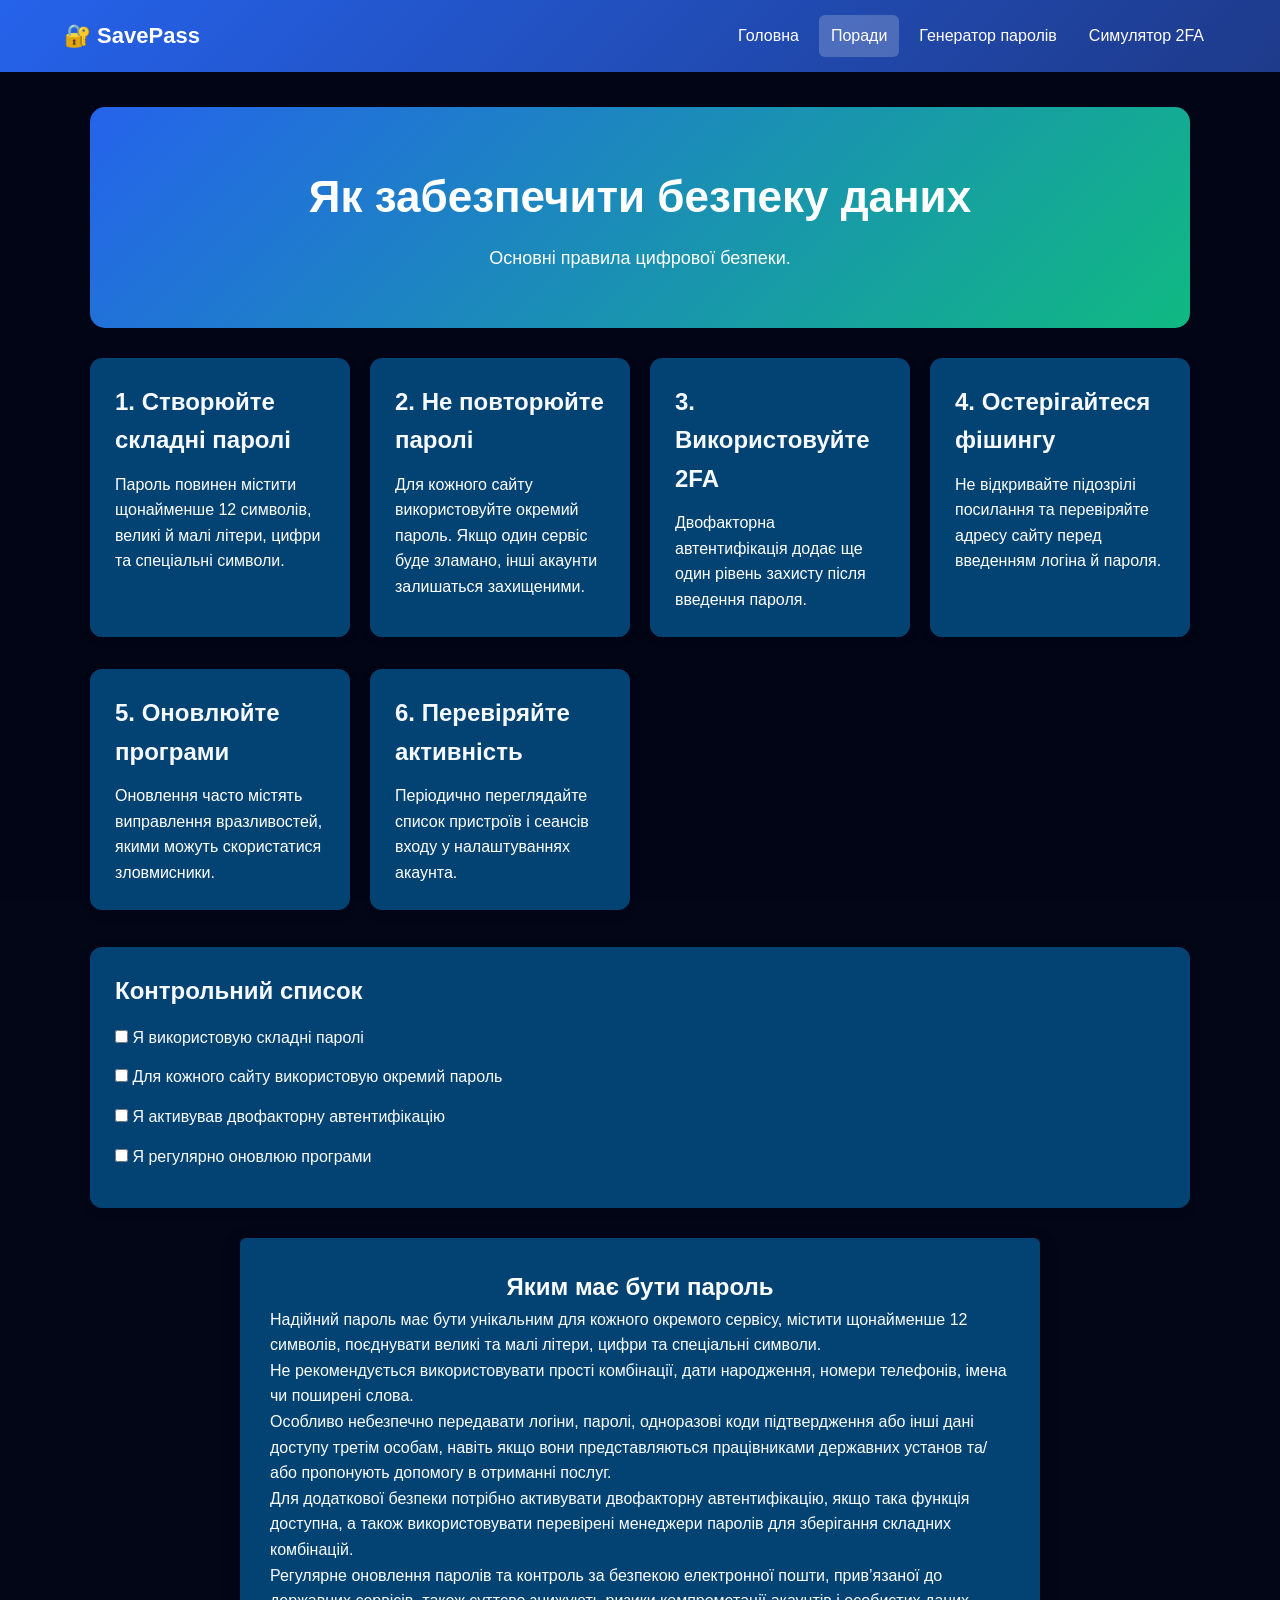
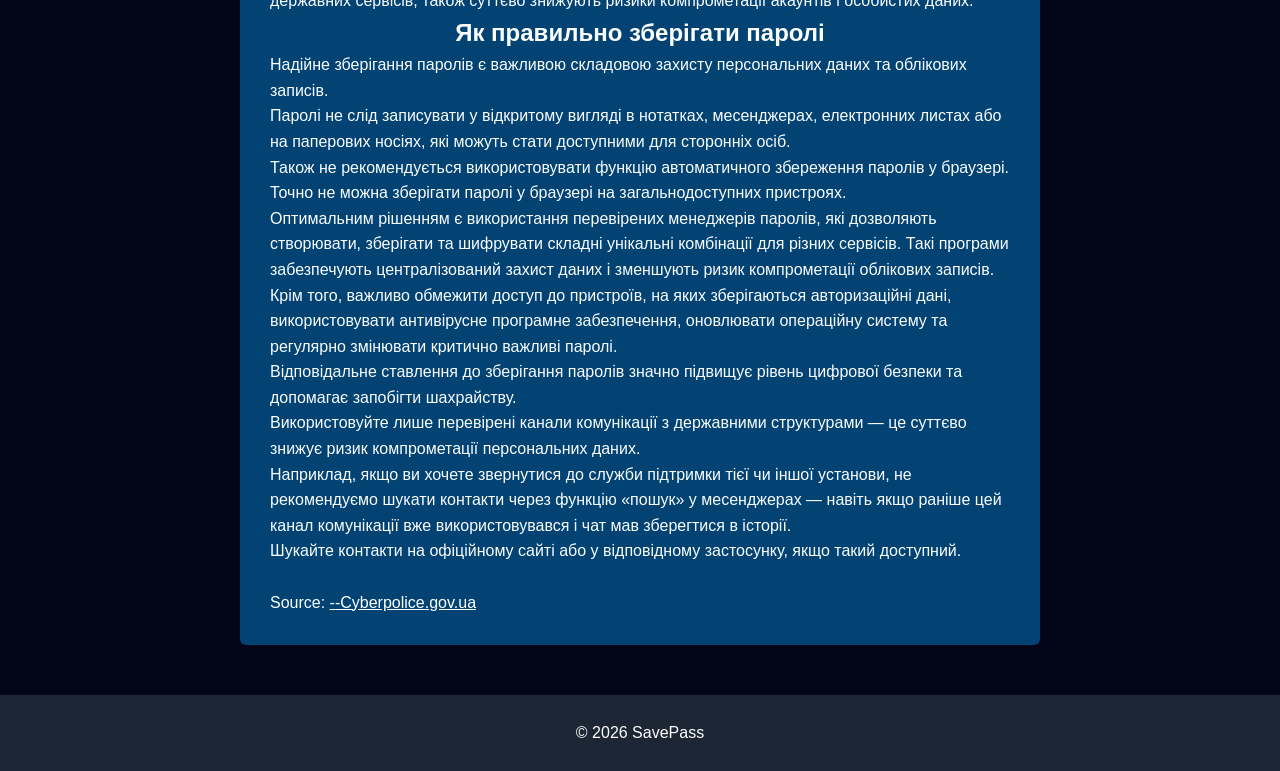
==== security-tips.html @ e5dbe9be "Add files via upload" ====
<!DOCTYPE html>
<html lang="uk">
<head>
    <meta charset="UTF-8">
    <meta name="viewport" content="width=device-width, initial-scale=1.0">
    <title>Поради з безпеки — DataSecure</title>
    <link rel="stylesheet" href="css/styles.css">
</head>
<body>

<canvas id="matrixCanvas" aria-hidden="true"></canvas>

<div class="page-content">

    <header>
        <nav class="navbar">
            <a class="logo" href="index.html">🔐 SavePass</a>
            <div class="nav-links">
                <a href="index.html">Головна</a>
                <a class="active" href="security-tips.html">Поради</a>
                <a href="password-generator.html">Генератор паролів</a>
                <a href="2fa-simulator.html">Симулятор 2FA</a>
            </div>
        </nav>
    </header>

    <main class="container">
        <section class="hero">
            <h1>Як забезпечити безпеку даних</h1>
            <p>Основні правила цифрової безпеки.</p>
        </section>

        <section class="grid">
            <article class="card">
                <h2>1. Створюйте складні паролі</h2>
                <p>
                    Пароль повинен містити щонайменше 12 символів, великі й малі
                    літери, цифри та спеціальні символи.
                </p>
            </article>

            <article class="card">
                <h2>2. Не повторюйте паролі</h2>
                <p>
                    Для кожного сайту використовуйте окремий пароль. Якщо один
                    сервіс буде зламано, інші акаунти залишаться захищеними.
                </p>
            </article>

            <article class="card">
                <h2>3. Використовуйте 2FA</h2>
                <p>
                    Двофакторна автентифікація додає ще один рівень захисту після
                    введення пароля.
                </p>
            </article>

            <article class="card">
                <h2>4. Остерігайтеся фішингу</h2>
                <p>
                    Не відкривайте підозрілі посилання та перевіряйте адресу сайту
                    перед введенням логіна й пароля.
                </p>
            </article>

            <article class="card">
                <h2>5. Оновлюйте програми</h2>
                <p>
                    Оновлення часто містять виправлення вразливостей, якими можуть
                    скористатися зловмисники.
                </p>
            </article>

            <article class="card">
                <h2>6. Перевіряйте активність</h2>
                <p>
                    Періодично переглядайте список пристроїв і сеансів входу у
                    налаштуваннях акаунта.
                </p>
            </article>
        </section>

        <section class="checklist card">
            <h2>Контрольний список</h2>

            <label>
                <input type="checkbox">
                Я використовую складні паролі
            </label>

            <label>
                <input type="checkbox">
                Для кожного сайту використовую окремий пароль
            </label>

            <label>
                <input type="checkbox">
                Я активував двофакторну автентифікацію
            </label>

            <label>
                <input type="checkbox">
                Я регулярно оновлюю програми
            </label>
        </section>
<section class="password-security">
  <h2 style="text-align: center">Яким має бути пароль</h2>

  <p>
    Надійний пароль має бути унікальним для кожного окремого сервісу,
    містити щонайменше 12 символів, поєднувати великі та малі літери,
    цифри та спеціальні символи.
  </p>

  <p>
    Не рекомендується використовувати прості комбінації, дати народження,
    номери телефонів, імена чи поширені слова.
  </p>

  <p>
    Особливо небезпечно передавати логіни, паролі, одноразові коди підтвердження
    або інші дані доступу третім особам, навіть якщо вони представляються
    працівниками державних установ та/або пропонують допомогу в отриманні послуг.
  </p>

  <p>
    Для додаткової безпеки потрібно активувати двофакторну автентифікацію,
    якщо така функція доступна, а також використовувати перевірені менеджери
    паролів для зберігання складних комбінацій.
  </p>

  <p>
    Регулярне оновлення паролів та контроль за безпекою електронної пошти,
    прив’язаної до державних сервісів, також суттєво знижують ризики
    компрометації акаунтів і особистих даних.
  </p>

  <h2 style="text-align: center">Як правильно зберігати паролі</h2>

  <p>
    Надійне зберігання паролів є важливою складовою захисту персональних даних
    та облікових записів.
  </p>

  <p>
    Паролі не слід записувати у відкритому вигляді в нотатках, месенджерах,
    електронних листах або на паперових носіях, які можуть стати доступними
    для сторонніх осіб.
  </p>

  <p>
    Також не рекомендується використовувати функцію автоматичного збереження
    паролів у браузері. Точно не можна зберігати паролі у браузері
    на загальнодоступних пристроях.
  </p>

  <p>
    Оптимальним рішенням є використання перевірених менеджерів паролів,
    які дозволяють створювати, зберігати та шифрувати складні унікальні
    комбінації для різних сервісів. Такі програми забезпечують
    централізований захист даних і зменшують ризик компрометації облікових записів.
  </p>

  <p>
    Крім того, важливо обмежити доступ до пристроїв, на яких зберігаються
    авторизаційні дані, використовувати антивірусне програмне забезпечення,
    оновлювати операційну систему та регулярно змінювати критично важливі паролі.
  </p>

  <p>
    Відповідальне ставлення до зберігання паролів значно підвищує рівень
    цифрової безпеки та допомагає запобігти шахрайству.
  </p>

  <p>
    Використовуйте лише перевірені канали комунікації з державними структурами —
    це суттєво знижує ризик компрометації персональних даних.
  </p>

  <p>
    Наприклад, якщо ви хочете звернутися до служби підтримки тієї чи іншої
    установи, не рекомендуємо шукати контакти через функцію «пошук»
    у месенджерах — навіть якщо раніше цей канал комунікації вже використовувався
    і чат мав зберегтися в історії.
  </p>

  <p>
    Шукайте контакти на офіційному сайті або у відповідному застосунку,
    якщо такий доступний.
  </p>
<br>
<p>Source:
<a style="color: white; text-decoration: underline;" href="https://cyberpolice.gov.ua/article/zaxyst-paroliv-yak-osnova-bezpechnogo-korystuvannya-onlajn-servisamy-1666/">--Cyberpolice.gov.ua</a>
</p>
</section>

    </main>

    <footer>© 2026 SavePass</footer>
</div>
    <script src="js/matrix.js"></script>
</body>
</html>
---- css/styles.css ----
* {
    box-sizing: border-box;
    margin: 0;
    padding: 0;
}

:root {
    --blue: #2563eb;
    --dark-blue: #1e3a8a;
    --green: #10b981;
    --red: #ef4444;
    --gray: #f3f4f6;
    --text: #1f2937;
    --white: #ffffff;
}

body {
    font-family: Arial, sans-serif;
    line-height: 1.6;
    color: var(--text);
    color: #fbfdff;
}

.navbar {
    min-height: 70px;
    padding: 15px 5%;
    display: flex;
    justify-content: space-between;
    align-items: center;
    gap: 20px;
    background: linear-gradient(135deg, var(--blue), var(--dark-blue));
}

.logo {
    color: white;
    font-size: 22px;
    font-weight: bold;
    text-decoration: none;
    white-space: nowrap;
}

.nav-links {
    display: flex;
    flex-wrap: wrap;
    gap: 8px;
    justify-content: center;
}

.nav-links a {
    color: white;
    padding: 8px 12px;
    border-radius: 6px;
    text-decoration: none;
}

.nav-links a:hover,
.nav-links a.active {
    background: rgba(255, 255, 255, 0.2);
}

.container {
    width: min(1100px, 92%);
    margin: 35px auto;
}

.hero {
    padding: 55px 25px;
    margin-bottom: 30px;
    color: white;
    text-align: center;
    border-radius: 15px;
    background: linear-gradient(135deg, var(--blue), var(--green));
}

.hero h1 {
    margin-bottom: 12px;
    font-size: clamp(28px, 5vw, 44px);
}

.hero p {
    font-size: 18px;
}

.grid {
    display: grid;
    grid-template-columns: repeat(auto-fit, minmax(260px, 1fr));
    gap: 20px;
}

.card,
.tool-card,
.authenticator {
    padding: 25px;
    border-radius: 12px;
    background: var(--white);
    box-shadow: 0 3px 12px rgba(0, 0, 0, 0.08);
    margin-bottom: 12px;
}

.card h2,
.tool-card h2,
.authenticator h2 {
    margin-bottom: 12px;
    color: #f6f9ff;
}

.card p {
    color: #fff;
}

.cta {
    margin-top: 30px;
    padding: 30px;
    text-align: center;
    border-radius: 12px;
    background: white;
    box-shadow: 0 3px 12px rgba(0, 0, 0, 0.08);
}

.cta h2 {
    margin-bottom: 10px;
}

.button {
    display: inline-block;
    margin: 15px 5px 0;
    padding: 11px 20px;
    color: white;
    border: 0;
    border-radius: 7px;
    background: var(--blue);
    text-decoration: none;
    cursor: pointer;
    font-size: 16px;
}

.button:hover {
    background: var(--dark-blue);
}

.button.secondary {
    background: var(--green);
}

.button.secondary:hover {
    background: #047857;
}

.checklist {
    margin-top: 25px;
}

.checklist label,
.tool-card > label {
    display: block;
    margin: 14px 0;
}

input[type="text"],
input[type="password"],
input[type="range"],
input[readonly] {
    width: 100%;
}

input[type="text"],
input[type="password"],
input[readonly] {
    margin: 7px 0;
    padding: 11px;
    border: 1px solid #cbd5e1;
    border-radius: 6px;
    font-size: 16px;
}

input:focus {
    outline: 2px solid var(--blue);
}

.two-column {
    display: grid;
    grid-template-columns: 1fr 1fr;
    gap: 25px;
}

.password-output {
    display: flex;
    gap: 8px;
    align-items: center;
    margin-top: 20px;
}

.password-output input {
    flex: 1;
    font-family: monospace;
}

.password-output .button {
    margin: 7px 0;
    white-space: nowrap;
}

.strength {
    height: 10px;
    margin-top: 18px;
    overflow: hidden;
    border-radius: 8px;
    background: #e5e7eb;
}

#strengthBar {
    width: 0;
    height: 100%;
    transition: 0.3s;
}

.authenticator {
    text-align: center;
    background: #111827;
    color: white;
}

.authenticator h2 {
    color: white;
}

.code {
    margin: 25px 0 12px;
    padding: 20px;
    color: white;
    border-radius: 10px;
    background: linear-gradient(135deg, var(--blue), var(--green));
    font: bold 42px monospace;
    letter-spacing: 7px;
}

.hint {
    margin-top: 25px;
    color: #d1d5db;
}

.result {
    min-height: 30px;
    margin-top: 20px;
    font-weight: bold;
}

.success {
    color: #059669;
}

.error {
    color: var(--red);
}

.hidden {
    display: none;
}

footer {
    margin-top: 50px;
    padding: 25px;
    color: white;
    text-align: center;
    background: #1f2937;
}

@media (max-width: 750px) {
    .navbar,
    .two-column {
        flex-direction: column;
        grid-template-columns: 1fr;
    }

    .navbar {
        align-items: center;
    }

    .nav-links {
        flex-direction: column;
        width: 100%;
        text-align: center;
    }

    .password-output {
        flex-direction: column;
        align-items: stretch;
    }

    .password-output .button {
        width: 100%;
    }

    .code {
        font-size: 30px;
        letter-spacing: 4px;
    }
}

body {
    position: relative;
    overflow-x: hidden;
    background: #020617;
}

#matrixCanvas {
    position: fixed;
    inset: 0;
    z-index: 0;
    width: 100%;
    height: 100%;
    pointer-events: none;
    opacity: 0.35;
}

.page-content {
    position: relative;
    z-index: 1;
}

.card,
.tool-card,
.authenticator,
.cta {
    background: rgba(3, 72, 123, 0.94);
}

.password-security {
  max-width: 800px;
  margin: 30px auto;
  padding: 30px;
  background: rgba(3, 72, 123, 0.94);;
  border-radius: 16px;
  box-shadow: 0 8px 25px rgba(0, 0, 0, 0.12);
}

.password-security {
  width: 100%;
  max-width: 800px;
  min-height: 300px;
  padding: 30px;
  box-sizing: border-box;

  background: rgba(3, 72, 123, 0.94);
  border-radius: 6px;
}


footer {
    background: rgba(31, 41, 55, 0.94);
}
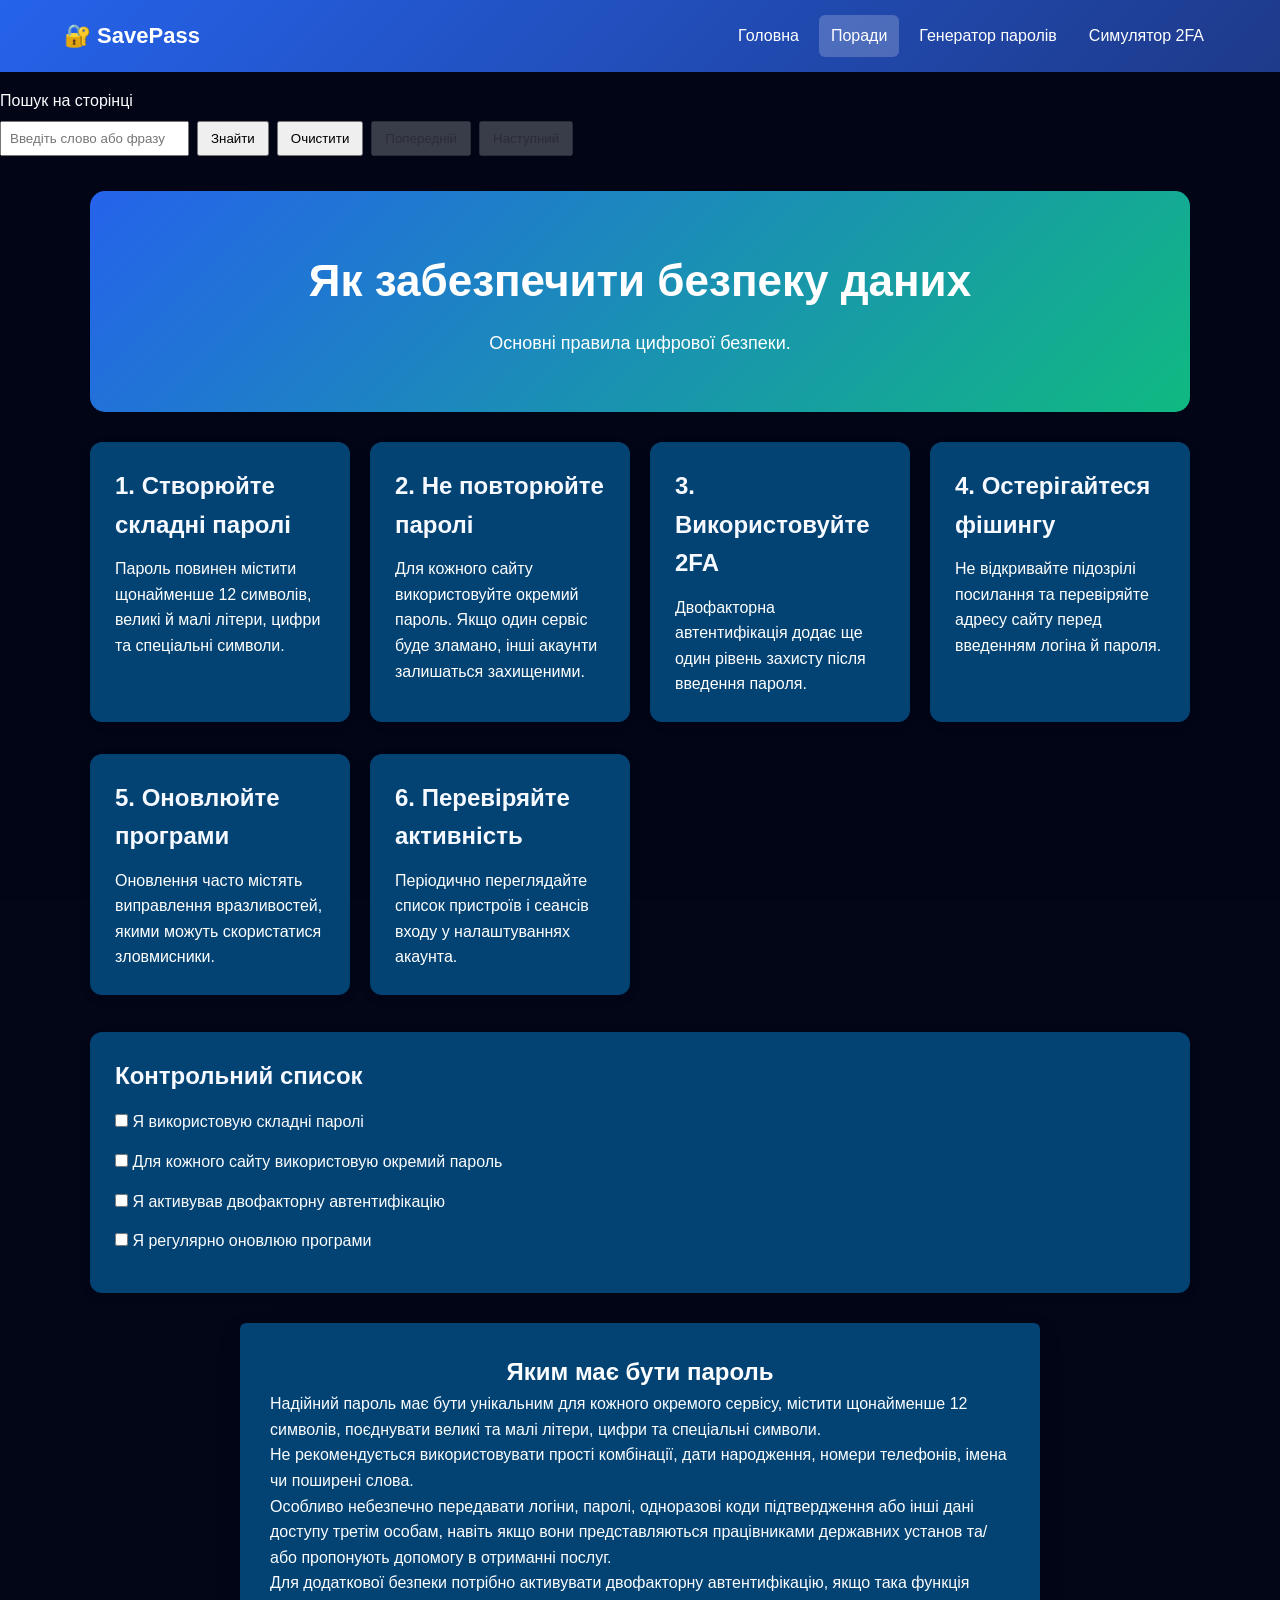
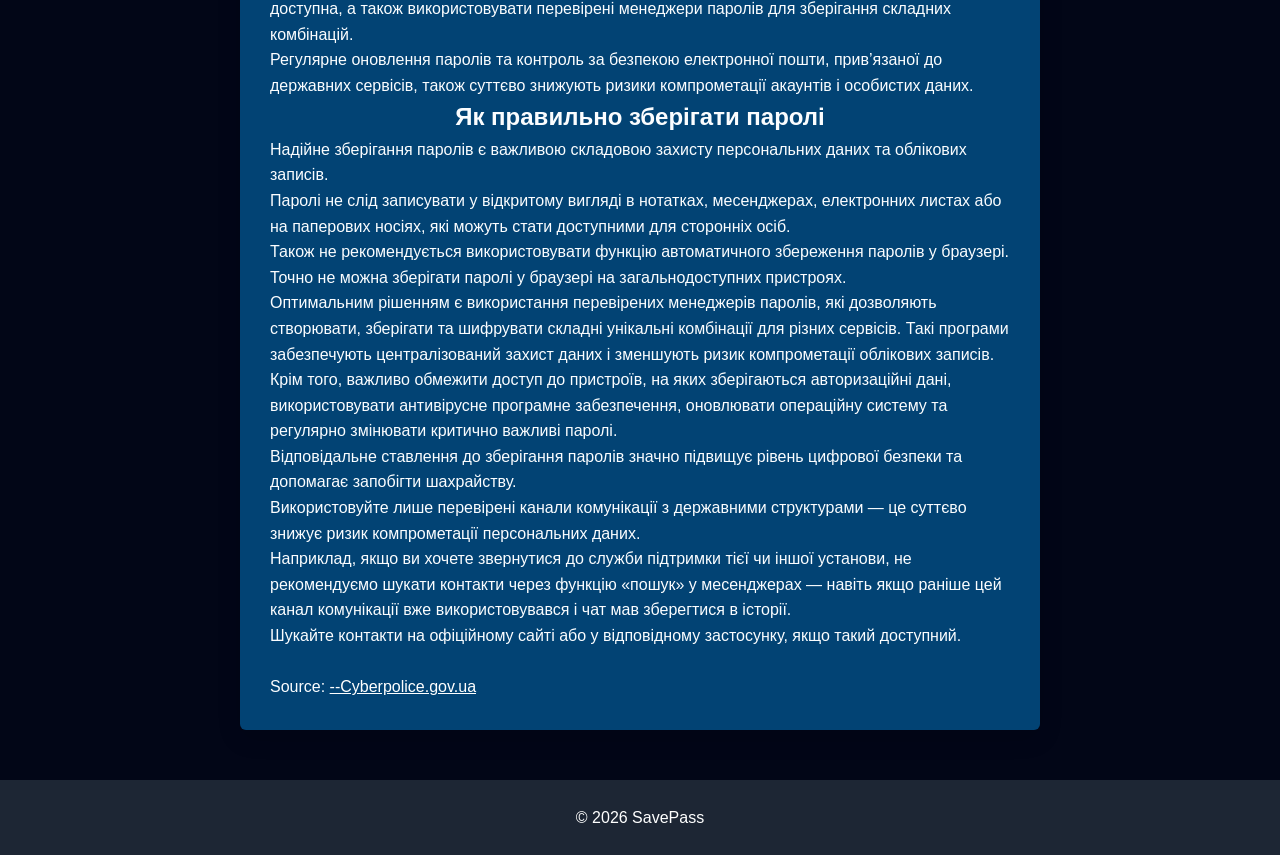
==== commit 1329dec1: "Implement page search functionality Added a search form for page content with buttons for searching," ====
--- a/security-tips.html
+++ b/security-tips.html
@@ -23,6 +23,24 @@
             </div>
         </nav>
     </header>
+<div class="page-search">
+  <form id="pageSearchForm" role="search">
+    <label for="pageSearchInput">Пошук на сторінці</label>
+
+    <input
+      id="pageSearchInput"
+      type="search"
+      placeholder="Введіть слово або фразу"
+    >
+
+    <button type="submit">Знайти</button>
+    <button type="button" id="pageSearchClear">Очистити</button>
+    <button type="button" id="pageSearchPrev" disabled>Попередній</button>
+    <button type="button" id="pageSearchNext" disabled>Наступний</button>
+
+    <p id="pageSearchStatus" aria-live="polite"></p>
+  </form>
+</div>
 
     <main class="container">
         <section class="hero">
@@ -198,6 +216,7 @@
 
     <footer>© 2026 SavePass</footer>
 </div>
+    <script src="js/page-search.js" defer></script>
     <script src="js/matrix.js"></script>
 </body>
 </html>
--- a/css/styles.css
+++ b/css/styles.css
@@ -345,6 +345,42 @@
   border-radius: 6px;
 }
 
+.page-search {
+  margin: 1rem 0;
+}
+
+.page-search form {
+  display: flex;
+  flex-wrap: wrap;
+  align-items: center;
+  gap: 0.5rem;
+}
+
+.page-search label {
+  flex-basis: 100%;
+}
+
+.page-search input {
+  padding: 0.5rem;
+}
+
+.page-search button {
+  padding: 0.5rem 0.75rem;
+  cursor: pointer;
+}
+
+.page-search button:disabled {
+  cursor: not-allowed;
+  opacity: 0.6;
+}
+
+.search-highlight {
+  background-color: #ffe66d;
+  color: #222;
+  padding: 0.1em 0;
+}
+
+
 
 footer {
     background: rgba(31, 41, 55, 0.94);
